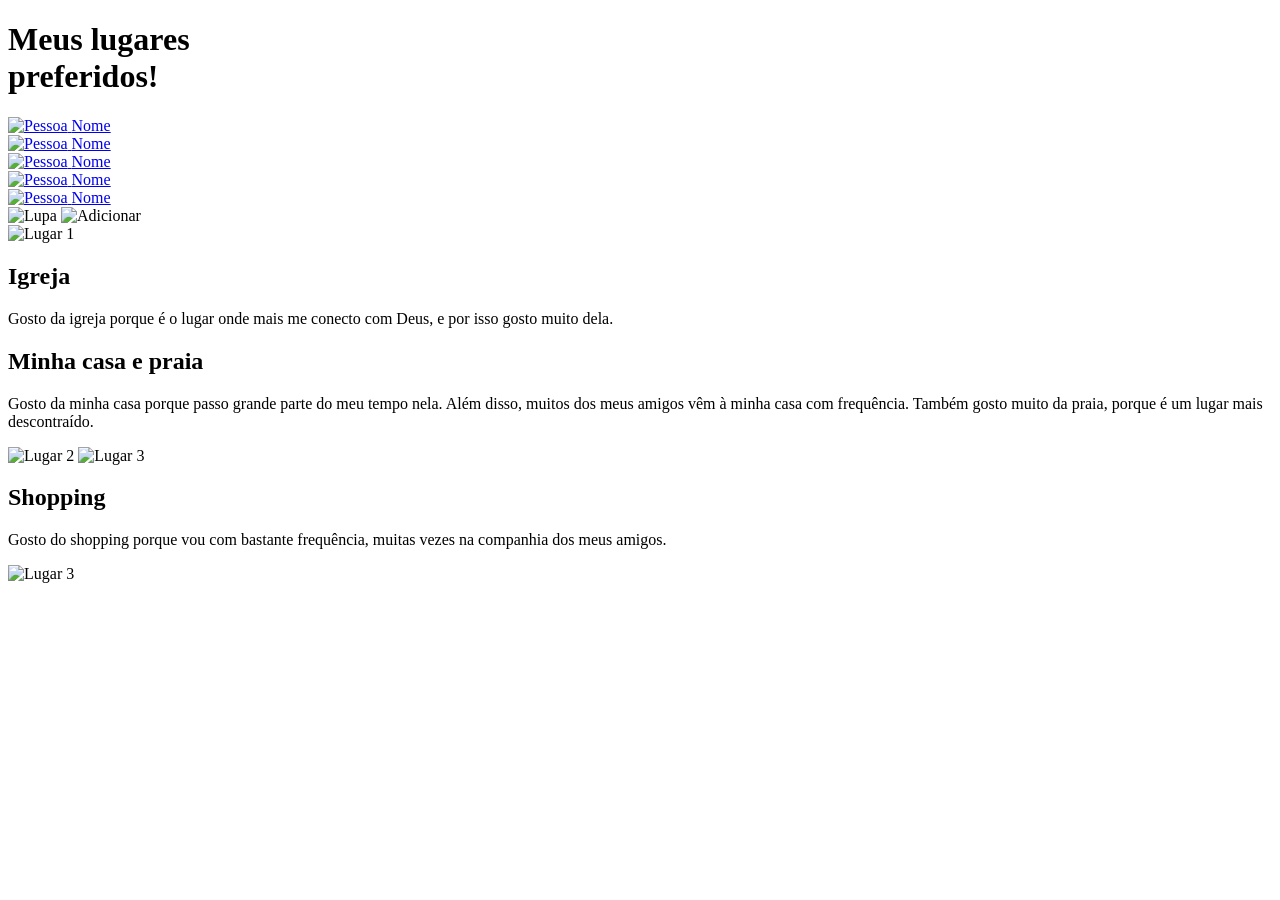
==== DanielPagina/index.html @ 305c22e6 "DanielPagina" ====
<!DOCTYPE html>
<html lang="en">
<head>
    <meta charset="UTF-8">
    <meta name="viewport" content="width=device-width, initial-scale=1.0">
    <link rel="stylesheet" href="style.css">
    <title>Daniel</title>
    <link rel="preconnect" href="https://fonts.googleapis.com">
<link rel="preconnect" href="https://fonts.gstatic.com" crossorigin>
<link href="https://fonts.googleapis.com/css2?family=Poppins:wght@300;400;500&display=swap" rel="stylesheet">
</head>
<body>
    <header>

        <h1>Meus lugares<br>preferidos!</h1>

       <div class="pessoas">

    <div class="pessoa">
        <a href="Lugares.html">
            <img src="Pessoas.png" alt="Pessoa">
            <span>Nome</span>
        </a>
    </div>

    <div class="pessoa">
        <a href="index2.html">
            <img src="Pessoas.png" alt="Pessoa">
            <span>Nome</span>
        </a>
    </div>

    <div class="pessoa">
        <a href="index3.html">
            <img src="Pessoas.png" alt="Pessoa">
            <span>Nome</span>
        </a>
    </div>

    <div class="pessoa">
        <a href="index4.html">
            <img src="Pessoas.png" alt="Pessoa">
            <span>Nome</span>
        </a>
    </div>

    <div class="pessoa">
        <a href="index5.html">
            <img src="Pessoas.png" alt="Pessoa">
            <span>Nome</span>
        </a>
    </div>
    </div>

    <div class="icones">
    <img src="lupa.png" alt="Lupa">
    <img src="mais.png" alt="Adicionar">
    </div>
        
    </header>

    <main>

    <section class="bloco azul">

        <div class="imagem">
            <img src="Paróquia_Nossa_Senhora_dos_Remédios_03.jpg" alt="Lugar 1">
        </div>

        <div class="texto">
            <h2>Igreja</h2>

            <p>
                Gosto da igreja porque é o lugar onde mais me conecto com Deus, e por isso gosto muito dela.
            </p>
        </div>

    </section>

    <section class="bloco branco">

        <div class="texto">
            <h2>Minha casa e praia</h2>

            <p>
                Gosto da minha casa porque passo grande parte do meu tempo nela. Além disso, muitos dos meus amigos vêm à minha casa com frequência. Também gosto muito da praia, porque é um lugar mais descontraído.
            </p>
        </div>

        <div class="imagens-duplas">

    <img src="WhatsApp Image 2026-08-02 at 19.57.00.jpeg" class="foto1" alt="Lugar 2">

    <img src="paia-de-pernambuco.jpg" class="foto2" alt="Lugar 3">

</div>

    </section>

    <section class="bloco azul">

        <div class="texto">
            <h2>Shopping</h2>

            <p>
                Gosto do shopping porque vou com bastante frequência, muitas vezes na companhia dos meus amigos.
            </p>
        </div>

        <div class="imagem">
            <img src="FACHADA NOITE.png" alt="Lugar 3">
        </div>

    </section>

</main>

</body>
</html>
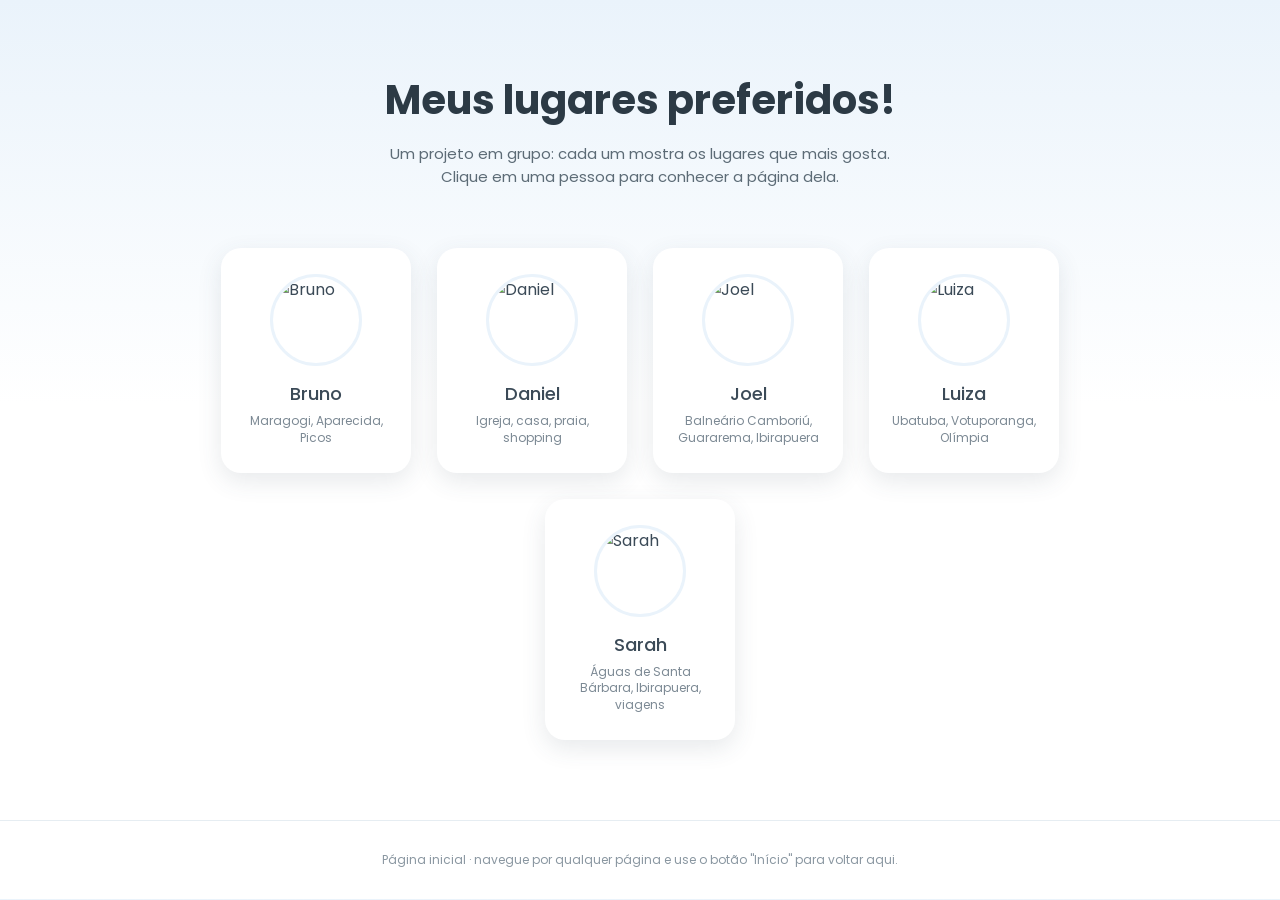
==== commit 63f6fc7e: "Add files via upload" ====
--- a/DanielPagina/index.html
+++ b/DanielPagina/index.html
@@ -1,119 +1,58 @@
 <!DOCTYPE html>
-<html lang="en">
+<html lang="pt-br">
 <head>
     <meta charset="UTF-8">
     <meta name="viewport" content="width=device-width, initial-scale=1.0">
-    <link rel="stylesheet" href="style.css">
-    <title>Daniel</title>
+    <title>Meus lugares preferidos</title>
     <link rel="preconnect" href="https://fonts.googleapis.com">
-<link rel="preconnect" href="https://fonts.gstatic.com" crossorigin>
-<link href="https://fonts.googleapis.com/css2?family=Poppins:wght@300;400;500&display=swap" rel="stylesheet">
+    <link rel="preconnect" href="https://fonts.gstatic.com" crossorigin>
+    <link href="https://fonts.googleapis.com/css2?family=Poppins:wght@300;400;500;700&display=swap" rel="stylesheet">
+    <link rel="stylesheet" href="home.css">
 </head>
 <body>
-    <header>
 
-        <h1>Meus lugares<br>preferidos!</h1>
-
-       <div class="pessoas">
-
-    <div class="pessoa">
-        <a href="Lugares.html">
-            <img src="Pessoas.png" alt="Pessoa">
-            <span>Nome</span>
-        </a>
-    </div>
-
-    <div class="pessoa">
-        <a href="index2.html">
-            <img src="Pessoas.png" alt="Pessoa">
-            <span>Nome</span>
-        </a>
-    </div>
-
-    <div class="pessoa">
-        <a href="index3.html">
-            <img src="Pessoas.png" alt="Pessoa">
-            <span>Nome</span>
-        </a>
-    </div>
-
-    <div class="pessoa">
-        <a href="index4.html">
-            <img src="Pessoas.png" alt="Pessoa">
-            <span>Nome</span>
-        </a>
-    </div>
-
-    <div class="pessoa">
-        <a href="index5.html">
-            <img src="Pessoas.png" alt="Pessoa">
-            <span>Nome</span>
-        </a>
-    </div>
-    </div>
-
-    <div class="icones">
-    <img src="lupa.png" alt="Lupa">
-    <img src="mais.png" alt="Adicionar">
-    </div>
-        
+    <header class="hero">
+        <h1>Meus lugares preferidos!</h1>
+        <p>Um projeto em grupo: cada um mostra os lugares que mais gosta. Clique em uma pessoa para conhecer a página dela.</p>
     </header>
 
-    <main>
+    <main class="cards">
 
-    <section class="bloco azul">
+        <a class="card" href="pagina-bruno/index.html">
+            <img src="assets/avatars/Bruno.png" alt="Bruno">
+            <h2>Bruno</h2>
+            <span>Maragogi, Aparecida, Picos</span>
+        </a>
 
-        <div class="imagem">
-            <img src="Paróquia_Nossa_Senhora_dos_Remédios_03.jpg" alt="Lugar 1">
-        </div>
+        <a class="card" href="DanielPagina/index.html">
+            <img src="assets/avatars/Daniel.png" alt="Daniel">
+            <h2>Daniel</h2>
+            <span>Igreja, casa, praia, shopping</span>
+        </a>
 
-        <div class="texto">
-            <h2>Igreja</h2>
+        <a class="card" href="pagina-joel/index.html">
+            <img src="assets/avatars/Joel.jpeg" alt="Joel">
+            <h2>Joel</h2>
+            <span>Balneário Camboriú, Guararema, Ibirapuera</span>
+        </a>
 
-            <p>
-                Gosto da igreja porque é o lugar onde mais me conecto com Deus, e por isso gosto muito dela.
-            </p>
-        </div>
+        <a class="card" href="LuizaPagina/index.html">
+            <img src="assets/avatars/Luiza.png" alt="Luiza">
+            <h2>Luiza</h2>
+            <span>Ubatuba, Votuporanga, Olímpia</span>
+        </a>
 
-    </section>
+        <a class="card" href="PaginaSarah/pagina.html">
+            <img src="assets/avatars/Sarah.png" alt="Sarah">
+            <h2>Sarah</h2>
+            <span>Águas de Santa Bárbara, Ibirapuera, viagens</span>
+        </a>
 
-    <section class="bloco branco">
+    </main>
 
-        <div class="texto">
-            <h2>Minha casa e praia</h2>
-
-            <p>
-                Gosto da minha casa porque passo grande parte do meu tempo nela. Além disso, muitos dos meus amigos vêm à minha casa com frequência. Também gosto muito da praia, porque é um lugar mais descontraído.
-            </p>
-        </div>
-
-        <div class="imagens-duplas">
-
-    <img src="WhatsApp Image 2026-08-02 at 19.57.00.jpeg" class="foto1" alt="Lugar 2">
-
-    <img src="paia-de-pernambuco.jpg" class="foto2" alt="Lugar 3">
-
-</div>
-
-    </section>
-
-    <section class="bloco azul">
-
-        <div class="texto">
-            <h2>Shopping</h2>
-
-            <p>
-                Gosto do shopping porque vou com bastante frequência, muitas vezes na companhia dos meus amigos.
-            </p>
-        </div>
-
-        <div class="imagem">
-            <img src="FACHADA NOITE.png" alt="Lugar 3">
-        </div>
-
-    </section>
-
-</main>
+    <footer>
+        <p>Página inicial &middot; navegue por qualquer página e use o botão "Início" para voltar aqui.</p>
+    </footer>
 
 </body>
-</html>+</html>
--- a/DanielPagina/home.css
+++ b/DanielPagina/home.css
@@ -0,0 +1,89 @@
+* {
+    box-sizing: border-box;
+}
+
+body {
+    margin: 0;
+    font-family: "Poppins", sans-serif;
+    background: linear-gradient(180deg, #eaf3fb 0%, #ffffff 45%);
+    color: #3b4a57;
+}
+
+.hero {
+    text-align: center;
+    padding: 70px 20px 40px;
+}
+
+.hero h1 {
+    font-size: 40px;
+    font-weight: 700;
+    margin: 0 0 12px;
+    color: #2c3a45;
+}
+
+.hero p {
+    max-width: 520px;
+    margin: 0 auto;
+    font-size: 15px;
+    color: #5c6b76;
+}
+
+.cards {
+    display: flex;
+    flex-wrap: wrap;
+    justify-content: center;
+    gap: 26px;
+    padding: 20px 24px 80px;
+    max-width: 1100px;
+    margin: 0 auto;
+}
+
+.card {
+    display: flex;
+    flex-direction: column;
+    align-items: center;
+    width: 190px;
+    padding: 26px 18px;
+    background: #ffffff;
+    border-radius: 20px;
+    box-shadow: 0 8px 24px rgba(59, 74, 87, 0.12);
+    text-decoration: none;
+    color: #3b4a57;
+    transition: transform 0.18s ease, box-shadow 0.18s ease;
+}
+
+.card:hover,
+.card:focus {
+    transform: translateY(-6px);
+    box-shadow: 0 14px 30px rgba(59, 74, 87, 0.2);
+}
+
+.card img {
+    width: 92px;
+    height: 92px;
+    border-radius: 50%;
+    object-fit: cover;
+    margin-bottom: 14px;
+    border: 3px solid #eaf3fb;
+}
+
+.card h2 {
+    margin: 0 0 6px;
+    font-size: 18px;
+    font-weight: 500;
+}
+
+.card span {
+    text-align: center;
+    font-size: 12px;
+    color: #7c8994;
+    line-height: 1.4;
+}
+
+footer {
+    text-align: center;
+    padding: 18px;
+    font-size: 12px;
+    color: #8a97a1;
+    border-top: 1px solid #e6edf2;
+}
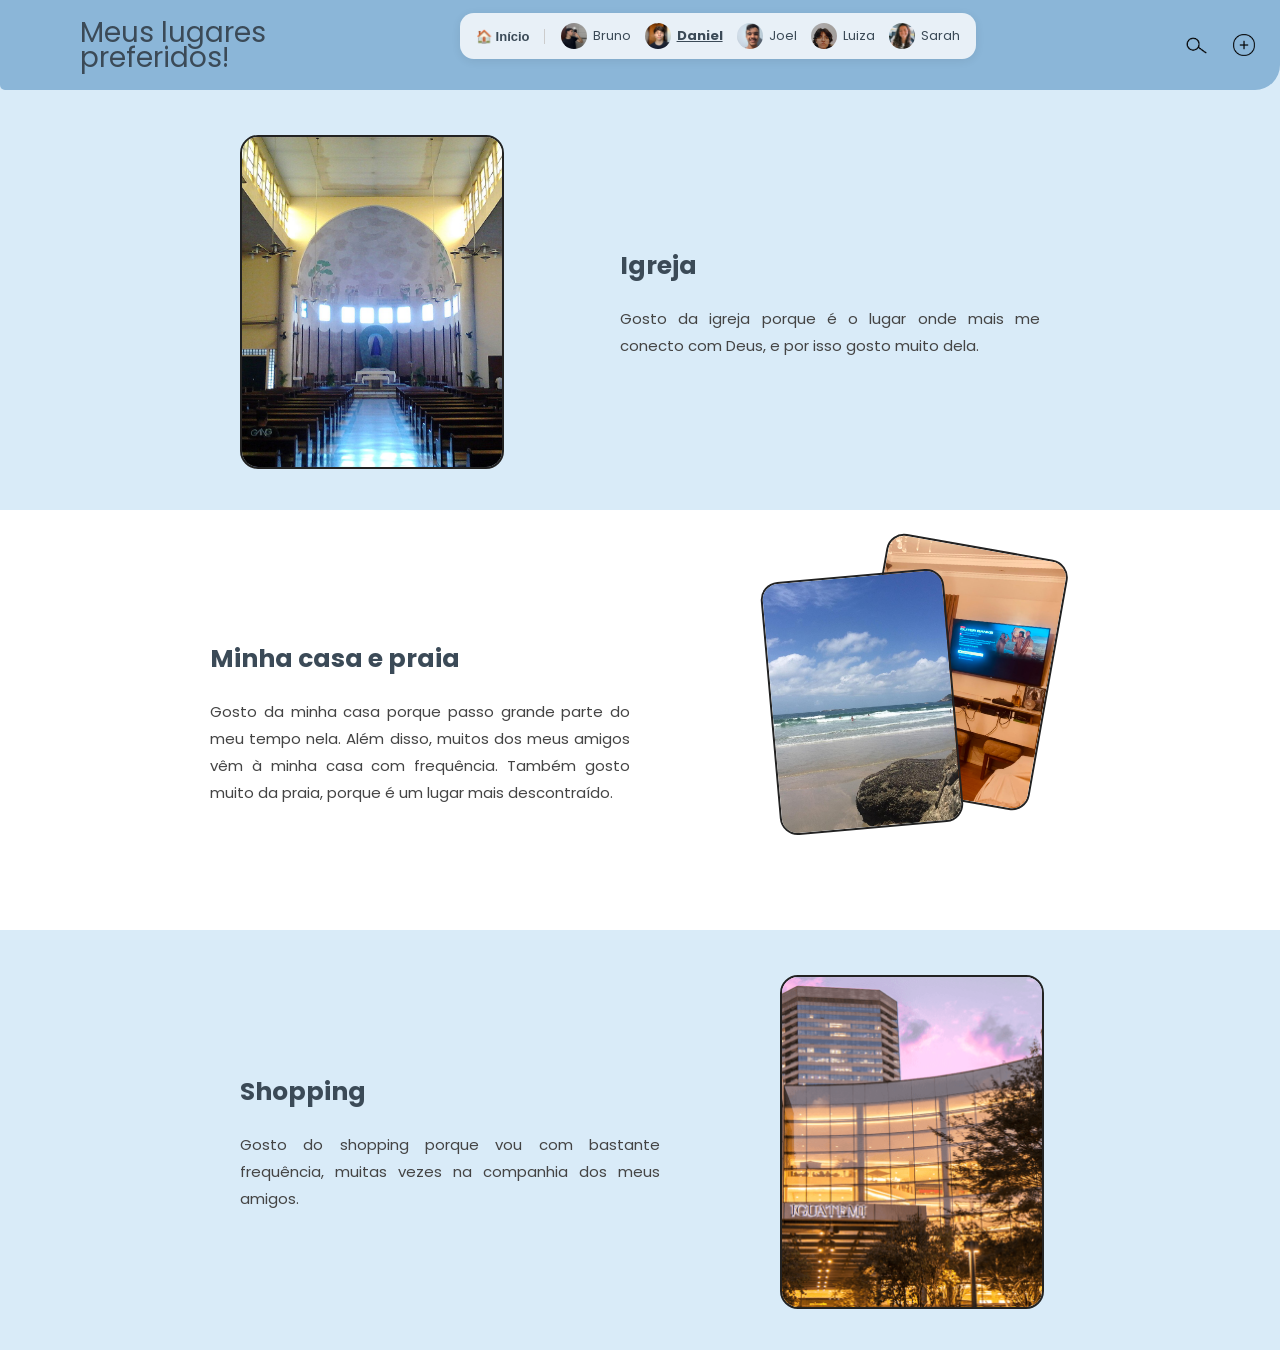
==== commit f1f45aa7: "index Daniel refeito" ====
--- a/DanielPagina/index.html
+++ b/DanielPagina/index.html
@@ -1,58 +1,97 @@
 <!DOCTYPE html>
-<html lang="pt-br">
+<html lang="en">
 <head>
     <meta charset="UTF-8">
     <meta name="viewport" content="width=device-width, initial-scale=1.0">
-    <title>Meus lugares preferidos</title>
+    <link rel="stylesheet" href="estilos/style.css">
+    <title>Daniel</title>
+    <style>
+        .site-nav{display:flex;align-items:center;gap:14px;flex-wrap:wrap;padding:10px 16px;background:#ffffffcc;border-radius:14px;margin:0 0 18px 0;box-shadow:0 2px 10px rgba(0,0,0,.08);font-family:"Poppins",sans-serif;}
+        .site-nav a{display:flex;align-items:center;gap:6px;text-decoration:none;color:#3b4a57;font-size:13px;}
+        .site-nav img{width:26px;height:26px;border-radius:50%;object-fit:cover;}
+        .site-nav .home-link{font-weight:600;border-right:1px solid #ccc;padding-right:14px;margin-right:2px;}
+        .site-nav a.current{font-weight:700;text-decoration:underline;}
+    </style>
+
     <link rel="preconnect" href="https://fonts.googleapis.com">
-    <link rel="preconnect" href="https://fonts.gstatic.com" crossorigin>
-    <link href="https://fonts.googleapis.com/css2?family=Poppins:wght@300;400;500;700&display=swap" rel="stylesheet">
-    <link rel="stylesheet" href="home.css">
+<link rel="preconnect" href="https://fonts.gstatic.com" crossorigin>
+<link href="https://fonts.googleapis.com/css2?family=Poppins:wght@300;400;500&display=swap" rel="stylesheet">
 </head>
 <body>
+    <header>
 
-    <header class="hero">
-        <h1>Meus lugares preferidos!</h1>
-        <p>Um projeto em grupo: cada um mostra os lugares que mais gosta. Clique em uma pessoa para conhecer a página dela.</p>
+        <h1>Meus lugares<br>preferidos!</h1>
+
+           <nav class="site-nav">
+        <a class="home-link" href="../index.html">🏠 Início</a>
+        <a href="../pagina-bruno/index.html"><img src="../assets/avatars/Bruno.png" alt="Bruno"><span>Bruno</span></a>
+        <a href="../DanielPagina/index.html" class="current"><img src="../assets/avatars/Daniel.png" alt="Daniel"><span>Daniel</span></a>
+        <a href="../pagina-joel/index.html"><img src="../assets/avatars/Joel.jpeg" alt="Joel"><span>Joel</span></a>
+        <a href="../LuizaPagina/index.html"><img src="../assets/avatars/Luiza.png" alt="Luiza"><span>Luiza</span></a>
+        <a href="../PaginaSarah/pagina.html"><img src="../assets/avatars/Sarah.png" alt="Sarah"><span>Sarah</span></a>
+    </nav>
+    <div class="icones">
+    <img src="../assets/avatars/lupa.png" alt="Lupa">
+    <img src="../assets/avatars/mais.png" alt="Adicionar">
+    </div>
+        
     </header>
 
-    <main class="cards">
+    <main>
 
-        <a class="card" href="pagina-bruno/index.html">
-            <img src="assets/avatars/Bruno.png" alt="Bruno">
-            <h2>Bruno</h2>
-            <span>Maragogi, Aparecida, Picos</span>
-        </a>
+    <section class="bloco azul">
 
-        <a class="card" href="DanielPagina/index.html">
-            <img src="assets/avatars/Daniel.png" alt="Daniel">
-            <h2>Daniel</h2>
-            <span>Igreja, casa, praia, shopping</span>
-        </a>
+        <div class="imagem">
+            <img src="imagens/Paróquia_Nossa_Senhora_dos_Remédios_03.jpg" alt="Lugar 1">
+        </div>
 
-        <a class="card" href="pagina-joel/index.html">
-            <img src="assets/avatars/Joel.jpeg" alt="Joel">
-            <h2>Joel</h2>
-            <span>Balneário Camboriú, Guararema, Ibirapuera</span>
-        </a>
+        <div class="texto">
+            <h2>Igreja</h2>
 
-        <a class="card" href="LuizaPagina/index.html">
-            <img src="assets/avatars/Luiza.png" alt="Luiza">
-            <h2>Luiza</h2>
-            <span>Ubatuba, Votuporanga, Olímpia</span>
-        </a>
+            <p>
+                Gosto da igreja porque é o lugar onde mais me conecto com Deus, e por isso gosto muito dela.
+            </p>
+        </div>
 
-        <a class="card" href="PaginaSarah/pagina.html">
-            <img src="assets/avatars/Sarah.png" alt="Sarah">
-            <h2>Sarah</h2>
-            <span>Águas de Santa Bárbara, Ibirapuera, viagens</span>
-        </a>
+    </section>
 
-    </main>
+    <section class="bloco branco">
 
-    <footer>
-        <p>Página inicial &middot; navegue por qualquer página e use o botão "Início" para voltar aqui.</p>
-    </footer>
+        <div class="texto">
+            <h2>Minha casa e praia</h2>
+
+            <p>
+                Gosto da minha casa porque passo grande parte do meu tempo nela. Além disso, muitos dos meus amigos vêm à minha casa com frequência. Também gosto muito da praia, porque é um lugar mais descontraído.
+            </p>
+        </div>
+
+        <div class="imagens-duplas">
+
+    <img src="imagens/WhatsApp Image 2026-08-02 at 19.57.00.jpeg" class="foto1" alt="Lugar 2">
+
+    <img src="imagens/paia-de-pernambuco.jpg" class="foto2" alt="Lugar 3">
+
+</div>
+
+    </section>
+
+    <section class="bloco azul">
+
+        <div class="texto">
+            <h2>Shopping</h2>
+
+            <p>
+                Gosto do shopping porque vou com bastante frequência, muitas vezes na companhia dos meus amigos.
+            </p>
+        </div>
+
+        <div class="imagem">
+            <img src="imagens/FACHADA NOITE.png" alt="Lugar 3">
+        </div>
+
+    </section>
+
+</main>
 
 </body>
 </html>
--- a/DanielPagina/estilos/style.css
+++ b/DanielPagina/estilos/style.css
@@ -0,0 +1,316 @@
+body{
+    margin: 0;
+    background:#d9ebf8;
+}
+
+header{
+    width: 100%;
+    height: 90px;
+    background: #8bb6d8;
+
+    display: flex;
+    justify-content: flex-start;
+    align-items: center;
+
+    border-bottom-right-radius: 25px;
+    border-bottom-left-radius: 5px;
+
+    display: flex;
+}
+
+h1{
+    width: 260px;
+    font-family: "Poppins", sans-serif;
+    font-size: 28px;
+    font-weight: 400;
+    color: #3b4a57;
+    line-height: 0.9;
+
+    margin-left: 80px;
+    margin-right: 120px;
+
+    flex-shrink: 0;
+}
+
+.pessoas{
+    display: flex;
+    gap: 15px; 
+    margin-left: 10px;
+}
+
+.pessoa a{
+    display: flex;
+    align-items: center;
+    gap: 5px; 
+}
+
+.pessoa img{
+    width: 30px;
+    height: auto;
+}
+
+.pessoa p{
+    font-family: "Poppins", sans-serif;
+    color: #3b4a57;
+
+}
+
+.pessoa span{
+    font-family: "Poppins", sans-serif;
+    color: #3b4a57;
+    font-size: 12px;
+}
+
+.pessoas {
+    display: flex;
+    align-items: center;
+}
+
+
+.icones{
+    display: flex;
+    align-items: center;
+    gap: 15px;
+
+    margin-left: auto;
+    margin-right: 30px;
+  margin-right: 25px;}
+
+.icones img:first-child{
+    width: 45px;
+}
+
+.icones img:last-child{
+    width: 22px;
+}
+
+main{
+
+    width:100%;
+
+}
+
+
+.bloco{
+
+    width:100%;
+    height:420px;
+
+    display:flex;
+
+    justify-content:center;
+
+    align-items:center;
+
+    gap:120px;
+
+}
+
+
+.azul{
+
+    background:#d9ebf8;
+
+}
+
+.branco{
+
+    background:white;
+
+}
+
+
+.imagem{
+
+    width:260px;
+    height:330px;
+
+}
+
+.imagem img{
+
+    width:100%;
+    height:100%;
+
+    object-fit:cover;
+
+    border:2px solid #222;
+
+    border-radius:18px;
+
+}
+
+.inclinada{
+
+    transform:rotate(-7deg);
+
+}
+
+
+.texto{
+
+    width:420px;
+
+}
+
+.texto h2{
+
+    font-family:"Poppins",sans-serif;
+
+    color:#3b4a57;
+
+    font-size:25px;
+
+    margin-bottom:20px;
+
+}
+
+.texto p{
+
+    font-family:"Poppins",sans-serif;
+
+    font-size:14px;
+
+    line-height:1.8;
+
+    color:#333;
+
+    text-align:justify;
+
+}
+
+main{
+    width:100%;
+}
+
+
+.sessao{
+
+    width:100%;
+    min-height:420px;
+
+    display:flex;
+
+    justify-content:center;
+
+    align-items:center;
+
+    gap:120px;
+
+    padding:60px 100px;
+
+}
+
+.azul{
+    background:#d9ebf8;
+}
+
+.branca{
+    background:white;
+}
+
+
+.foto{
+
+    width:260px;
+    height:320px;
+
+    flex-shrink:0;
+
+}
+
+.foto img{
+
+    width:100%;
+    height:100%;
+
+    object-fit:cover;
+
+    border:2px solid #333;
+
+    border-radius:18px;
+
+}
+
+.inclinada{
+
+    transform:rotate(-8deg);
+
+}
+
+.texto{
+
+    width:420px;
+
+}
+
+.texto p{
+
+    font-size:15px;
+
+    color:#444;
+
+    line-height:1.8;
+
+    text-align:justify;
+
+}
+
+footer{
+
+    width:100%;
+    height:70px;
+
+    background:#8bb6d8;
+
+    border-top-right-radius:25px;
+    border-top-left-radius:5px;
+
+}
+
+.infoPessoa span{
+    font-family: "Poppins", sans-serif;
+    color: #3b4a57;
+    font-size: 12px;
+
+    white-space: nowrap;
+}
+
+.imagens-duplas{
+    position: relative;
+
+    width: 320px;
+    height: 350px;
+}
+
+.imagens-duplas img{
+    position: absolute;
+
+    width: 180px;
+    height: 250px;
+
+    object-fit: cover;
+
+    border: 2px solid #222;
+    border-radius: 18px;
+}
+
+.foto1{
+
+    right: 20px;
+
+    top: 0;
+
+    transform: rotate(10deg);
+
+}
+
+.foto2{
+
+    left: 20px;
+
+    top: 30px;
+
+    transform: rotate(-5deg);
+
+}
